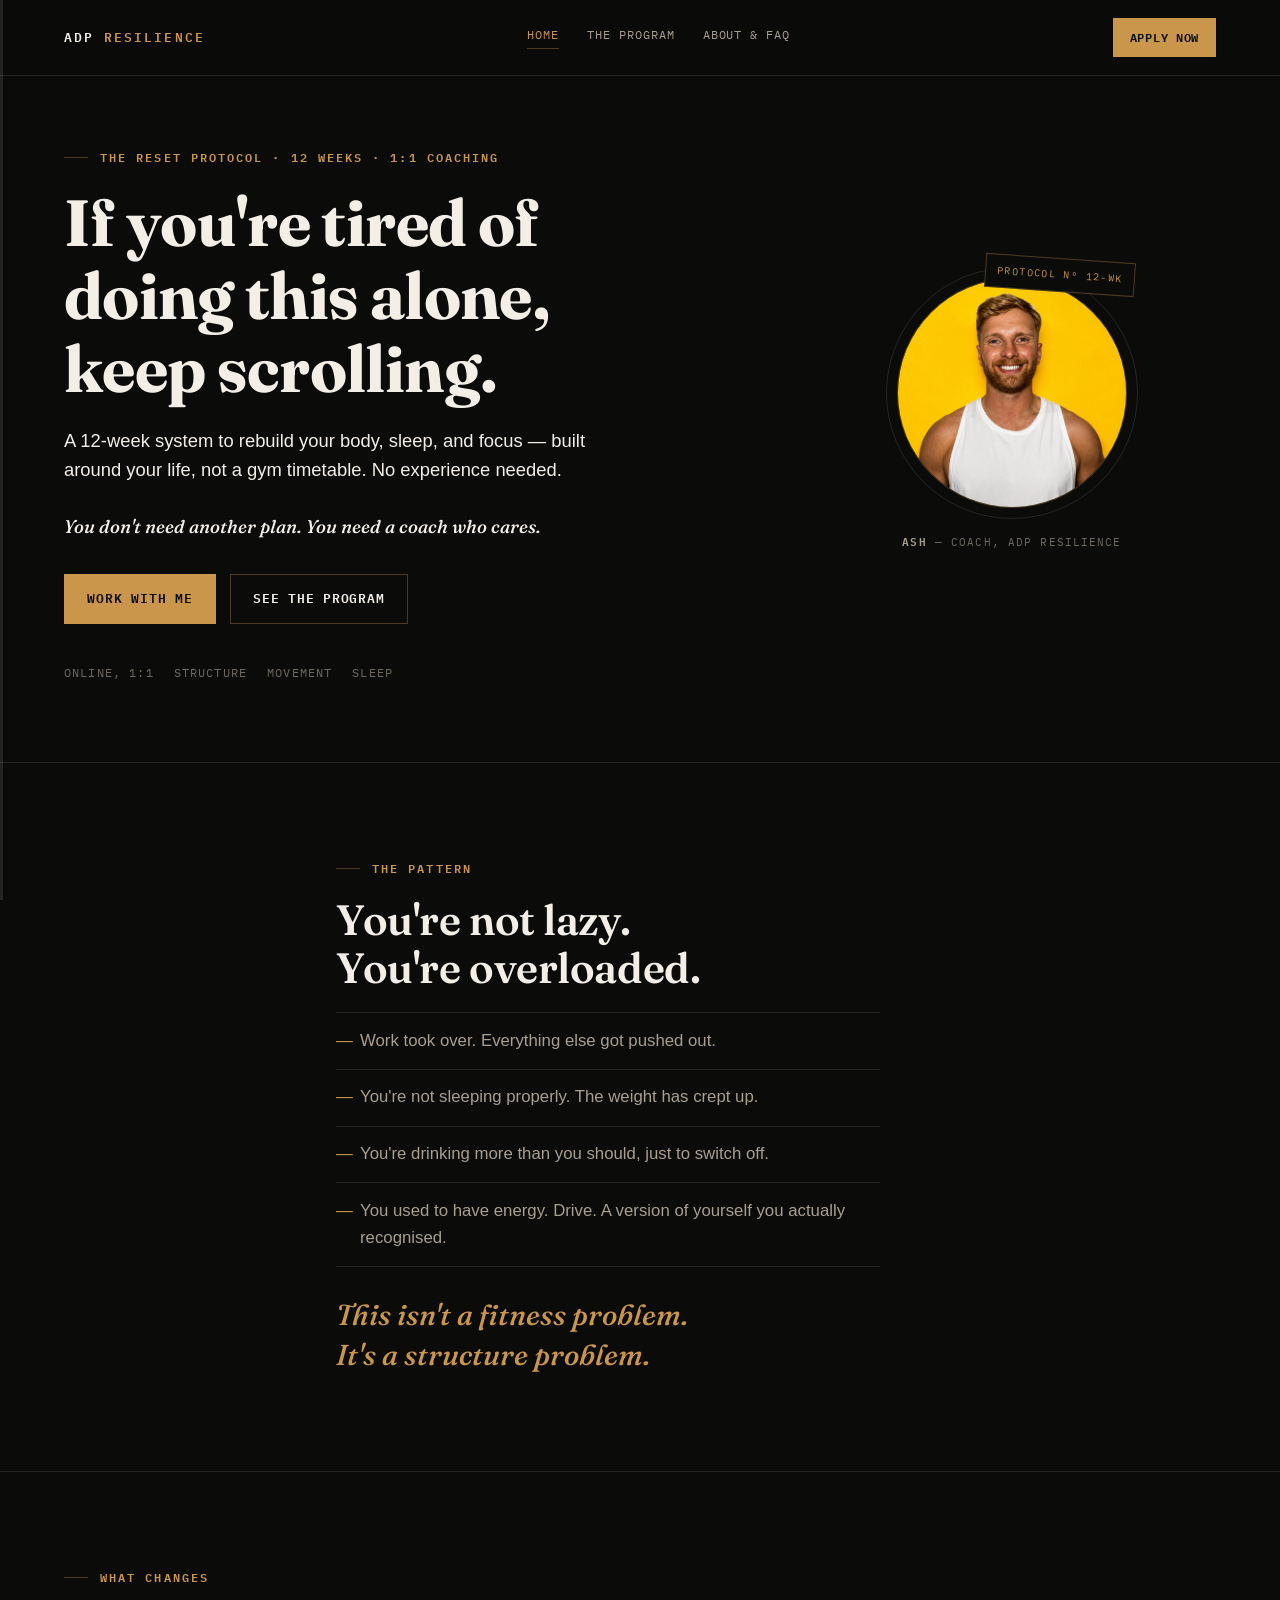
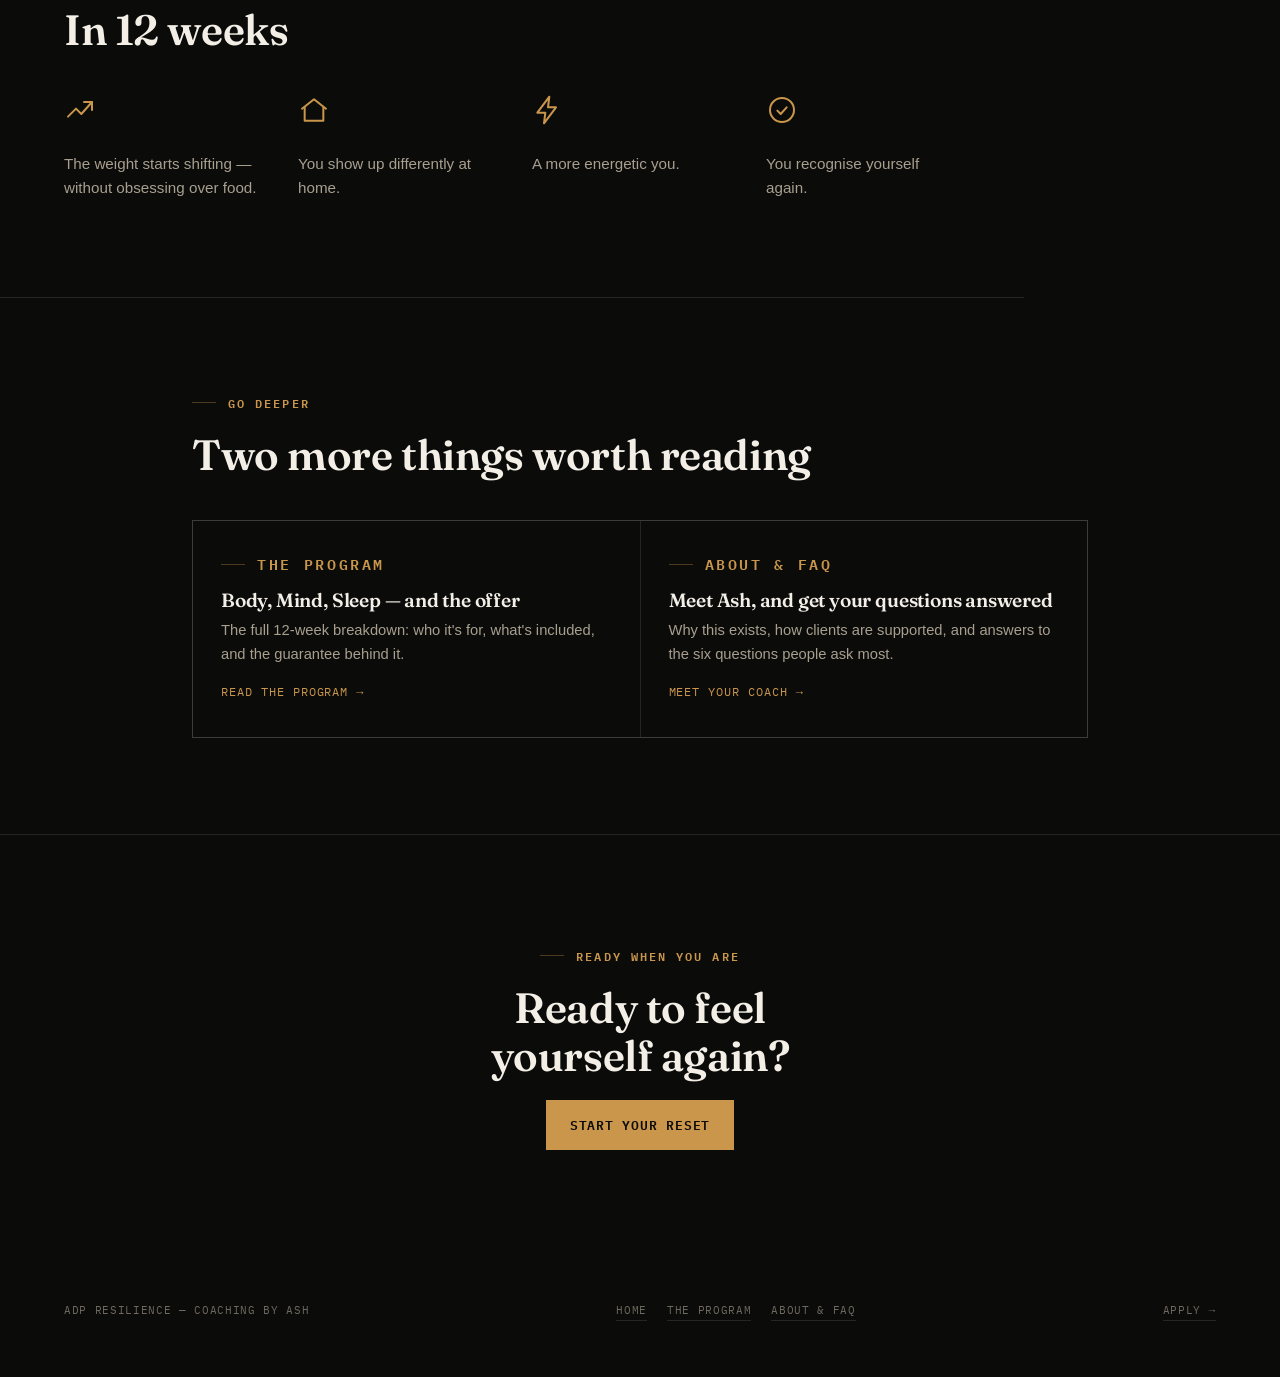
==== index.html @ 6385ed0d "Rebuild as a 3-page static site: home, program, about & FAQ Restructured the original single-page Ca" ====
<!doctype html>
<html lang="en">
<head>
<meta charset="utf-8">
<meta name="viewport" content="width=device-width, initial-scale=1">
<title>The Reset Protocol — ADP Resilience</title>
<meta name="description" content="A 12-week 1:1 coaching protocol for rebuilding your body, sleep, and focus — built around your life, not a gym timetable.">
<link rel="icon" type="image/svg+xml" href="assets/favicon.svg">
<link rel="stylesheet" href="assets/style.css">
</head>
<body>

<div id="rail" aria-hidden="true"><div id="rail-fill"></div></div>

<header class="nav">
  <a class="wordmark" href="index.html">ADP <span>RESILIENCE</span></a>
  <nav class="nav-links">
    <a href="index.html" aria-current="page">Home</a>
    <a href="program.html">The Program</a>
    <a href="about.html">About &amp; FAQ</a>
  </nav>
  <a class="btn btn-solid btn-small" href="https://elemental-case-751.notion.site/449fcb160bcc4b3e9f7b949beee46282?pvs=105" target="_blank" rel="noopener">Apply Now</a>
</header>

<main>

  <section class="hero">
    <div class="hero-grid">
      <div>
        <p class="eyebrow">The Reset Protocol · 12 Weeks · 1:1 Coaching</p>
        <h1>If you're tired of doing this alone, keep&nbsp;scrolling.</h1>
        <p class="lede">A 12-week system to rebuild your body, sleep, and focus — built around your life, not a gym timetable. No experience needed.</p>
        <p class="close-line">You don't need another plan. You need a coach who cares.</p>
        <div class="cta-row">
          <a class="btn btn-solid" href="https://elemental-case-751.notion.site/449fcb160bcc4b3e9f7b949beee46282?pvs=105" target="_blank" rel="noopener">Work with me</a>
          <a class="btn btn-ghost" href="program.html">See the program</a>
        </div>
        <div class="hero-meta">
          <span>Online, 1:1</span>
          <span>Structure</span>
          <span>Movement</span>
          <span>Sleep</span>
        </div>
      </div>
      <div class="hero-portrait">
        <div class="stamp">Protocol Nº 12-WK</div>
        <div class="portrait-frame"><img src="assets/images/ash.jpg" alt="Ash, coach and founder of ADP Resilience, smiling"></div>
        <p class="portrait-cap"><strong>Ash</strong> — Coach, ADP Resilience</p>
      </div>
    </div>
  </section>

  <section class="section" id="problem">
    <div class="section-inner">
      <p class="eyebrow">The Pattern</p>
      <h2>You're not lazy.<br>You're overloaded.</h2>
      <ul class="line-list">
        <li>Work took over. Everything else got pushed out.</li>
        <li>You're not sleeping properly. The weight has crept up.</li>
        <li>You're drinking more than you should, just to switch off.</li>
        <li>You used to have energy. Drive. A version of yourself you actually recognised.</li>
      </ul>
      <p class="pull">This isn't a fitness problem.<br>It's a structure problem.</p>
    </div>
  </section>

  <section class="section wide" id="outcomes">
    <div class="section-inner wide">
      <p class="eyebrow">What Changes</p>
      <h2>In 12 weeks</h2>
      <div class="outcomes">
        <div class="outcome">
          <svg class="outcome-icon" viewBox="0 0 24 24" fill="none" stroke="currentColor" stroke-width="1.5"><path d="M3 17l6-6 4 4 8-9" stroke-linecap="round" stroke-linejoin="round"/><path d="M15 6h6v6" stroke-linecap="round" stroke-linejoin="round"/></svg>
          <p>The weight starts shifting — without obsessing over food.</p>
        </div>
        <div class="outcome">
          <svg class="outcome-icon" viewBox="0 0 24 24" fill="none" stroke="currentColor" stroke-width="1.5"><path d="M3 11l9-7 9 7" stroke-linecap="round" stroke-linejoin="round"/><path d="M5 10v10h14V10" stroke-linecap="round" stroke-linejoin="round"/></svg>
          <p>You show up differently at home.</p>
        </div>
        <div class="outcome">
          <svg class="outcome-icon" viewBox="0 0 24 24" fill="none" stroke="currentColor" stroke-width="1.5"><path d="M13 2L4 14h6l-1 8 9-12h-6l1-8z" stroke-linecap="round" stroke-linejoin="round"/></svg>
          <p>A more energetic you.</p>
        </div>
        <div class="outcome">
          <svg class="outcome-icon" viewBox="0 0 24 24" fill="none" stroke="currentColor" stroke-width="1.5"><circle cx="12" cy="12" r="9"/><path d="M8.5 12.5l2.5 2.5 4.5-5" stroke-linecap="round" stroke-linejoin="round"/></svg>
          <p>You recognise yourself again.</p>
        </div>
      </div>
    </div>
  </section>

  <section class="section" id="more">
    <div class="section-inner" style="max-width:56rem">
      <p class="eyebrow">Go Deeper</p>
      <h2>Two more things worth reading</h2>
      <div class="link-strip">
        <a class="link-card" href="program.html">
          <p class="eyebrow">The Program</p>
          <h3>Body, Mind, Sleep — and the offer</h3>
          <p>The full 12-week breakdown: who it's for, what's included, and the guarantee behind it.</p>
          <span class="arrow">Read the program →</span>
        </a>
        <a class="link-card" href="about.html">
          <p class="eyebrow">About &amp; FAQ</p>
          <h3>Meet Ash, and get your questions answered</h3>
          <p>Why this exists, how clients are supported, and answers to the six questions people ask most.</p>
          <span class="arrow">Meet your coach →</span>
        </a>
      </div>
    </div>
  </section>

  <section class="section final" id="apply">
    <div class="section-inner">
      <p class="eyebrow" style="justify-content:center">Ready When You Are</p>
      <h2>Ready to feel yourself again?</h2>
      <div class="cta-row">
        <a class="btn btn-solid" href="https://elemental-case-751.notion.site/449fcb160bcc4b3e9f7b949beee46282?pvs=105" target="_blank" rel="noopener">Start your reset</a>
      </div>
    </div>
  </section>

</main>

<footer>
  <span>ADP Resilience — Coaching by Ash</span>
  <nav>
    <a href="index.html">Home</a>
    <a href="program.html">The Program</a>
    <a href="about.html">About &amp; FAQ</a>
  </nav>
  <a href="https://elemental-case-751.notion.site/449fcb160bcc4b3e9f7b949beee46282?pvs=105" target="_blank" rel="noopener">Apply →</a>
</footer>

<script src="assets/script.js"></script>
</body>
</html>
---- assets/style.css ----
/* ADP Resilience — The Reset Protocol
   Shared stylesheet for index.html / program.html / about.html */

@font-face {
  font-family: 'Fraunces Var';
  font-style: normal;
  font-weight: 600 900;
  font-display: swap;
  src: url('fonts/fraunces-var.woff2') format('woff2');
}
@font-face {
  font-family: 'Fraunces Var';
  font-style: italic;
  font-weight: 500;
  font-display: swap;
  src: url('fonts/fraunces-500i.woff2') format('woff2');
}
@font-face {
  font-family: 'Plex Mono';
  font-style: normal;
  font-weight: 400;
  font-display: swap;
  src: url('fonts/plexmono-400.woff2') format('woff2');
}
@font-face {
  font-family: 'Plex Mono';
  font-style: normal;
  font-weight: 500;
  font-display: swap;
  src: url('fonts/plexmono-500.woff2') format('woff2');
}
@font-face {
  font-family: 'Plex Mono';
  font-style: normal;
  font-weight: 600;
  font-display: swap;
  src: url('fonts/plexmono-600.woff2') format('woff2');
}

:root{
  --bg: #0b0b0a;
  --bg-raised: #16140f;
  --ink: #f3efe7;
  --ink-soft: #a89f8f;
  --ink-faint: #6f6a5f;
  --accent: #c9964b;
  --accent-soft: rgba(201,150,75,0.14);
  --accent-line: rgba(201,150,75,0.35);
  --line: rgba(243,239,231,0.11);
  --good: #7f9a72;
  --bad: #b56a4d;

  --font-display: 'Fraunces Var', 'Iowan Old Style', Georgia, serif;
  --font-body: -apple-system, BlinkMacSystemFont, 'Segoe UI', 'Helvetica Neue', Arial, sans-serif;
  --font-mono: 'Plex Mono', ui-monospace, SFMono-Regular, Menlo, Consolas, monospace;

  --measure: 38rem;
  --edge: clamp(1.5rem, 5vw, 4.5rem);
}

*,*::before,*::after{ box-sizing: border-box; }
html{ scroll-behavior: smooth; }
@media (prefers-reduced-motion: reduce){
  html{ scroll-behavior: auto; }
  *{ animation-duration: 0.001ms !important; animation-iteration-count: 1 !important; transition-duration: 0.001ms !important; }
}

body{
  margin: 0;
  background: var(--bg);
  color: var(--ink);
  font-family: var(--font-body);
  font-size: 1.0625rem;
  line-height: 1.6;
  -webkit-font-smoothing: antialiased;
  overflow-x: hidden;
}

img{ max-width: 100%; display: block; }
a{ color: inherit; }
::selection{ background: var(--accent); color: #0b0b0a; }

a:focus-visible, button:focus-visible, summary:focus-visible{
  outline: 2px solid var(--accent);
  outline-offset: 3px;
}

/* ---------- progress rail ---------- */
#rail{ position: fixed; top: 0; left: 0; width: 3px; height: 100%; background: var(--line); z-index: 60; }
#rail-fill{ width: 100%; height: 0%; background: var(--accent); transition: height 0.08s linear; }

/* ---------- nav ---------- */
header.nav{
  position: sticky;
  top: 0;
  z-index: 50;
  display: flex;
  align-items: center;
  justify-content: space-between;
  gap: 1.5rem;
  padding: 1.1rem var(--edge);
  background: rgba(11,11,10,0.86);
  backdrop-filter: blur(10px);
  border-bottom: 1px solid var(--line);
}
.wordmark{
  font-family: var(--font-mono);
  font-weight: 600;
  font-size: 0.8rem;
  letter-spacing: 0.16em;
  text-transform: uppercase;
  text-decoration: none;
  white-space: nowrap;
}
.wordmark span{ color: var(--accent); }

.nav-links{
  display: flex;
  gap: 1.75rem;
  font-family: var(--font-mono);
  font-size: 0.74rem;
  letter-spacing: 0.08em;
  text-transform: uppercase;
  margin: 0 auto;
}
.nav-links a{
  text-decoration: none;
  color: var(--ink-soft);
  padding-bottom: 0.2rem;
  border-bottom: 1px solid transparent;
  transition: color 0.2s ease, border-color 0.2s ease;
}
.nav-links a:hover{ color: var(--ink); }
.nav-links a[aria-current="page"]{ color: var(--accent); border-color: var(--accent-line); }

@media (max-width: 680px){ .nav-links{ display: none; } }

.btn{
  display: inline-flex;
  align-items: center;
  gap: 0.5rem;
  font-family: var(--font-mono);
  font-weight: 600;
  font-size: 0.8rem;
  letter-spacing: 0.06em;
  text-transform: uppercase;
  text-decoration: none;
  padding: 0.85rem 1.4rem;
  border: 1px solid transparent;
  white-space: nowrap;
  transition: background-color 0.2s ease, color 0.2s ease, border-color 0.2s ease, transform 0.15s ease;
}
.btn-solid{ background: var(--accent); color: #0b0b0a; }
.btn-solid:hover{ background: #e0ac5f; transform: translateY(-1px); }
.btn-ghost{ border-color: var(--accent-line); color: var(--ink); }
.btn-ghost:hover{ border-color: var(--accent); background: var(--accent-soft); }
.btn-small{ padding: 0.6rem 1rem; font-size: 0.72rem; }

/* ---------- layout ---------- */
main{ display: block; }
.section{
  padding: 6rem var(--edge);
  border-bottom: 1px solid var(--line);
  position: relative;
}
.section-inner{ max-width: var(--measure); margin: 0 auto; }
.wide{ max-width: 64rem; }

.eyebrow{
  display: flex;
  align-items: center;
  gap: 0.75rem;
  font-family: var(--font-mono);
  font-size: 0.72rem;
  font-weight: 600;
  letter-spacing: 0.18em;
  text-transform: uppercase;
  color: var(--accent);
  margin: 0 0 1.25rem;
}
.eyebrow::before{ content: ''; width: 1.5rem; height: 1px; background: var(--accent-line); }

h1,h2,h3{
  font-family: var(--font-display);
  font-weight: 700;
  line-height: 1.12;
  letter-spacing: -0.01em;
  text-wrap: balance;
  margin: 0 0 1.25rem;
  color: var(--ink);
}
h2{ font-size: clamp(1.9rem, 2.6vw + 1rem, 2.65rem); font-weight: 600; }
h3{ font-size: 1.2rem; font-weight: 600; }

p{ margin: 0 0 1.1rem; color: var(--ink-soft); max-width: 34rem; }
p:last-child{ margin-bottom: 0; }
.lede{ font-size: 1.15rem; color: var(--ink); max-width: 36rem; }

.pull{
  font-family: var(--font-display);
  font-style: italic;
  font-weight: 500;
  font-size: clamp(1.35rem, 1.6vw + 1rem, 1.8rem);
  color: var(--accent);
  line-height: 1.4;
  max-width: 32rem;
  margin: 1.75rem 0;
}

/* ---------- page head (subpages) ---------- */
.page-head{
  padding: 4rem var(--edge) 3.5rem;
  border-bottom: 1px solid var(--line);
}
.page-head .section-inner{ max-width: 44rem; }
.page-head h1{ font-size: clamp(2.1rem, 2.8vw + 1rem, 3.1rem); }

/* ---------- hero (home) ---------- */
.hero{ padding: 4.5rem var(--edge) 5rem; border-bottom: 1px solid var(--line); }
.hero-grid{ max-width: 74rem; margin: 0 auto; display: grid; grid-template-columns: 1.25fr 0.75fr; gap: 4rem; align-items: center; }
.hero h1{ font-size: clamp(2.5rem, 3.6vw + 1.2rem, 4.1rem); font-weight: 700; }
.hero .lede{ margin-bottom: 1.75rem; }
.hero .close-line{ font-family: var(--font-display); font-style: italic; font-weight: 500; color: var(--ink); font-size: 1.15rem; margin-bottom: 2rem; }
.cta-row{ display: flex; flex-wrap: wrap; gap: 0.85rem; }

.hero-meta{
  margin-top: 2.5rem;
  display: flex; flex-wrap: wrap; gap: 0.4rem 1.25rem;
  font-family: var(--font-mono); font-size: 0.72rem; letter-spacing: 0.1em; text-transform: uppercase;
  color: var(--ink-faint);
}

.hero-portrait{ position: relative; justify-self: center; }
.portrait-frame{
  width: clamp(13rem, 18vw, 17rem);
  aspect-ratio: 1;
  border-radius: 50%;
  overflow: hidden;
  border: 1px solid var(--accent-line);
  outline: 1px solid var(--line);
  outline-offset: 10px;
}
.portrait-frame img{ width: 100%; height: 100%; object-fit: cover; }
.portrait-cap{
  text-align: center; margin-top: 1.5rem;
  font-family: var(--font-mono); font-size: 0.7rem; letter-spacing: 0.1em; text-transform: uppercase;
  color: var(--ink-faint);
}
.portrait-cap strong{ color: var(--ink-soft); font-weight: 600; }

.stamp{
  position: absolute; top: -1.25rem; right: -0.5rem;
  border: 1px solid var(--accent-line);
  padding: 0.5rem 0.7rem;
  font-family: var(--font-mono); font-size: 0.62rem; letter-spacing: 0.14em; text-transform: uppercase;
  color: var(--accent);
  transform: rotate(4deg);
  background: var(--bg);
}

/* ---------- problem lines ---------- */
.line-list{ list-style: none; margin: 0 0 1.5rem; padding: 0; max-width: 34rem; }
.line-list li{ padding: 0.9rem 0 0.9rem 1.5rem; border-top: 1px solid var(--line); position: relative; color: var(--ink-soft); font-size: 1.05rem; }
.line-list li:last-child{ border-bottom: 1px solid var(--line); }
.line-list li::before{ content: '—'; position: absolute; left: 0; color: var(--accent); }

/* ---------- modules ---------- */
.modules{ display: grid; grid-template-columns: repeat(3, 1fr); gap: 1px; background: var(--line); border: 1px solid var(--line); margin-top: 2.5rem; }
.module{ background: var(--bg); padding: 2.25rem 1.75rem; }
.module-no{ font-family: var(--font-mono); font-size: 0.75rem; letter-spacing: 0.1em; color: var(--ink-faint); font-variant-numeric: tabular-nums; }
.module h3{ margin: 0.6rem 0 0.85rem; }
.module p{ font-size: 0.95rem; }

/* ---------- compact module list (home teaser) ---------- */
.module-teaser{ list-style: none; margin: 2rem 0 0; padding: 0; max-width: 34rem; display: grid; gap: 0; }
.module-teaser li{ display: flex; gap: 1rem; padding: 1rem 0; border-top: 1px solid var(--line); }
.module-teaser li:last-child{ border-bottom: 1px solid var(--line); }
.module-teaser .module-no{ flex: none; padding-top: 0.15rem; }
.module-teaser strong{ display: block; color: var(--ink); font-weight: 600; margin-bottom: 0.2rem; }
.module-teaser span.d{ color: var(--ink-soft); font-size: 0.95rem; }

/* ---------- outcomes ---------- */
.outcomes{ display: grid; grid-template-columns: repeat(4, 1fr); gap: 2.5rem; margin-top: 2.5rem; }
.outcome-icon{ width: 2rem; height: 2rem; color: var(--accent); margin-bottom: 1.1rem; }
.outcome p{ font-size: 0.95rem; color: var(--ink-soft); max-width: none; }

/* ---------- eligibility ---------- */
.elig-grid{ display: grid; grid-template-columns: 1fr 1fr; gap: 3rem; margin-top: 2.5rem; max-width: 56rem; }
.elig h3{ font-family: var(--font-mono); font-size: 0.78rem; letter-spacing: 0.14em; text-transform: uppercase; font-weight: 600; }
.elig.fit h3{ color: var(--good); }
.elig.notfit h3{ color: var(--bad); }
.mark-list{ list-style: none; margin: 1.25rem 0 0; padding: 0; }
.mark-list li{ display: flex; gap: 0.75rem; padding: 0.7rem 0; border-top: 1px solid var(--line); color: var(--ink-soft); font-size: 0.98rem; }
.mark-list li:last-child{ padding-bottom: 0; }
.mark{ flex: none; width: 1.15rem; height: 1.15rem; margin-top: 0.15rem; }
.mark.good{ color: var(--good); }
.mark.bad{ color: var(--bad); }

/* ---------- offer ---------- */
.offer-list{ list-style: none; margin: 2rem 0 2rem; padding: 0; max-width: 34rem; }
.offer-list li{ display: flex; gap: 0.85rem; padding: 0.85rem 0; border-top: 1px solid var(--line); color: var(--ink); font-size: 1.02rem; }
.offer-list li:last-child{ border-bottom: 1px solid var(--line); }
.offer-list .mark{ color: var(--good); }
.offer-note{ margin-top: 1.25rem; font-size: 0.9rem; }
.offer-note a{ color: var(--accent); text-decoration: underline; text-underline-offset: 3px; }

/* ---------- guarantee ---------- */
.guarantee-list{ list-style: none; margin: 2rem 0 0; padding: 0; max-width: 36rem; display: grid; gap: 1.75rem; }
.guarantee-list p{ max-width: none; font-size: 1.02rem; color: var(--ink-soft); padding-left: 1.5rem; border-left: 2px solid var(--accent-line); }

/* ---------- about ---------- */
.about-grid{ display: grid; grid-template-columns: 1fr 16rem; gap: 3.5rem; align-items: start; max-width: 58rem; }
.about-photo{ border: 1px solid var(--line); overflow: hidden; aspect-ratio: 4/5; }
.about-photo img{ width: 100%; height: 100%; object-fit: cover; filter: grayscale(0.15) contrast(1.02); }
.about-photo-cap{ font-family: var(--font-mono); font-size: 0.68rem; letter-spacing: 0.1em; text-transform: uppercase; color: var(--ink-faint); margin-top: 0.9rem; }

.support-strip{ display: flex; align-items: center; gap: 1rem; max-width: 58rem; margin-top: 3rem; padding-top: 2rem; border-top: 1px solid var(--line); }
.support-strip svg{ flex: none; width: 1.5rem; height: 1.5rem; color: var(--accent); }
.support-strip p{ font-size: 0.92rem; margin: 0; }

/* ---------- faq ---------- */
.faq{ max-width: 42rem; margin-top: 1.5rem; }
.faq details{ border-top: 1px solid var(--line); padding: 1.4rem 0; }
.faq details:last-child{ border-bottom: 1px solid var(--line); }
.faq summary{ cursor: pointer; list-style: none; display: flex; align-items: baseline; gap: 1rem; font-family: var(--font-display); font-weight: 600; font-size: 1.12rem; color: var(--ink); }
.faq summary::-webkit-details-marker{ display: none; }
.faq summary .q-no{ font-family: var(--font-mono); font-size: 0.75rem; color: var(--accent); font-weight: 600; flex: none; font-variant-numeric: tabular-nums; }
.faq summary .chev{ margin-left: auto; flex: none; width: 1rem; height: 1rem; color: var(--ink-faint); transition: transform 0.25s ease; }
.faq details[open] summary .chev{ transform: rotate(45deg); }
.faq .a{ margin: 1rem 0 0 2.1rem; color: var(--ink-soft); max-width: 32rem; font-size: 0.98rem; }

/* ---------- cross-page link strip (home) ---------- */
.link-strip{ display: grid; grid-template-columns: 1fr 1fr; gap: 1px; background: var(--line); border: 1px solid var(--line); margin-top: 2.5rem; }
.link-card{ background: var(--bg); padding: 2rem 1.75rem; text-decoration: none; display: block; transition: background-color 0.2s ease; }
.link-card:hover{ background: var(--bg-raised); }
.link-card .eyebrow{ margin-bottom: 0.85rem; }
.link-card h3{ margin-bottom: 0.5rem; }
.link-card p{ font-size: 0.92rem; margin: 0; }
.link-card .arrow{ display: inline-block; margin-top: 1rem; color: var(--accent); font-family: var(--font-mono); font-size: 0.75rem; letter-spacing: 0.08em; text-transform: uppercase; }

/* ---------- final cta ---------- */
.final{ text-align: center; padding: 7rem var(--edge); border-bottom: none; }
.final .section-inner{ max-width: 34rem; margin: 0 auto; display: flex; flex-direction: column; align-items: center; }
.final h2{ text-wrap: balance; }
.final .cta-row{ justify-content: center; }

footer{
  padding: 2.5rem var(--edge) 3.5rem;
  display: flex; flex-wrap: wrap; gap: 1rem; align-items: center; justify-content: space-between;
  font-family: var(--font-mono); font-size: 0.7rem; letter-spacing: 0.06em; text-transform: uppercase;
  color: var(--ink-faint);
}
footer nav{ display: flex; gap: 1.25rem; }
footer a{ color: var(--ink-faint); text-decoration: none; border-bottom: 1px solid var(--line); }
footer a:hover{ color: var(--accent); border-color: var(--accent); }

/* ---------- responsive ---------- */
@media (max-width: 900px){
  .hero-grid{ grid-template-columns: 1fr; gap: 3rem; }
  .hero-portrait{ order: -1; }
  .modules{ grid-template-columns: 1fr; }
  .outcomes{ grid-template-columns: 1fr 1fr; row-gap: 2.5rem; }
  .elig-grid{ grid-template-columns: 1fr; gap: 2.5rem; }
  .about-grid{ grid-template-columns: 1fr; }
  .about-photo{ max-width: 14rem; }
  .link-strip{ grid-template-columns: 1fr; }
}
@media (max-width: 560px){
  .section{ padding: 4rem var(--edge); }
  .hero{ padding-top: 3rem; }
  .outcomes{ grid-template-columns: 1fr 1fr; }
  .stamp{ display: none; }
}
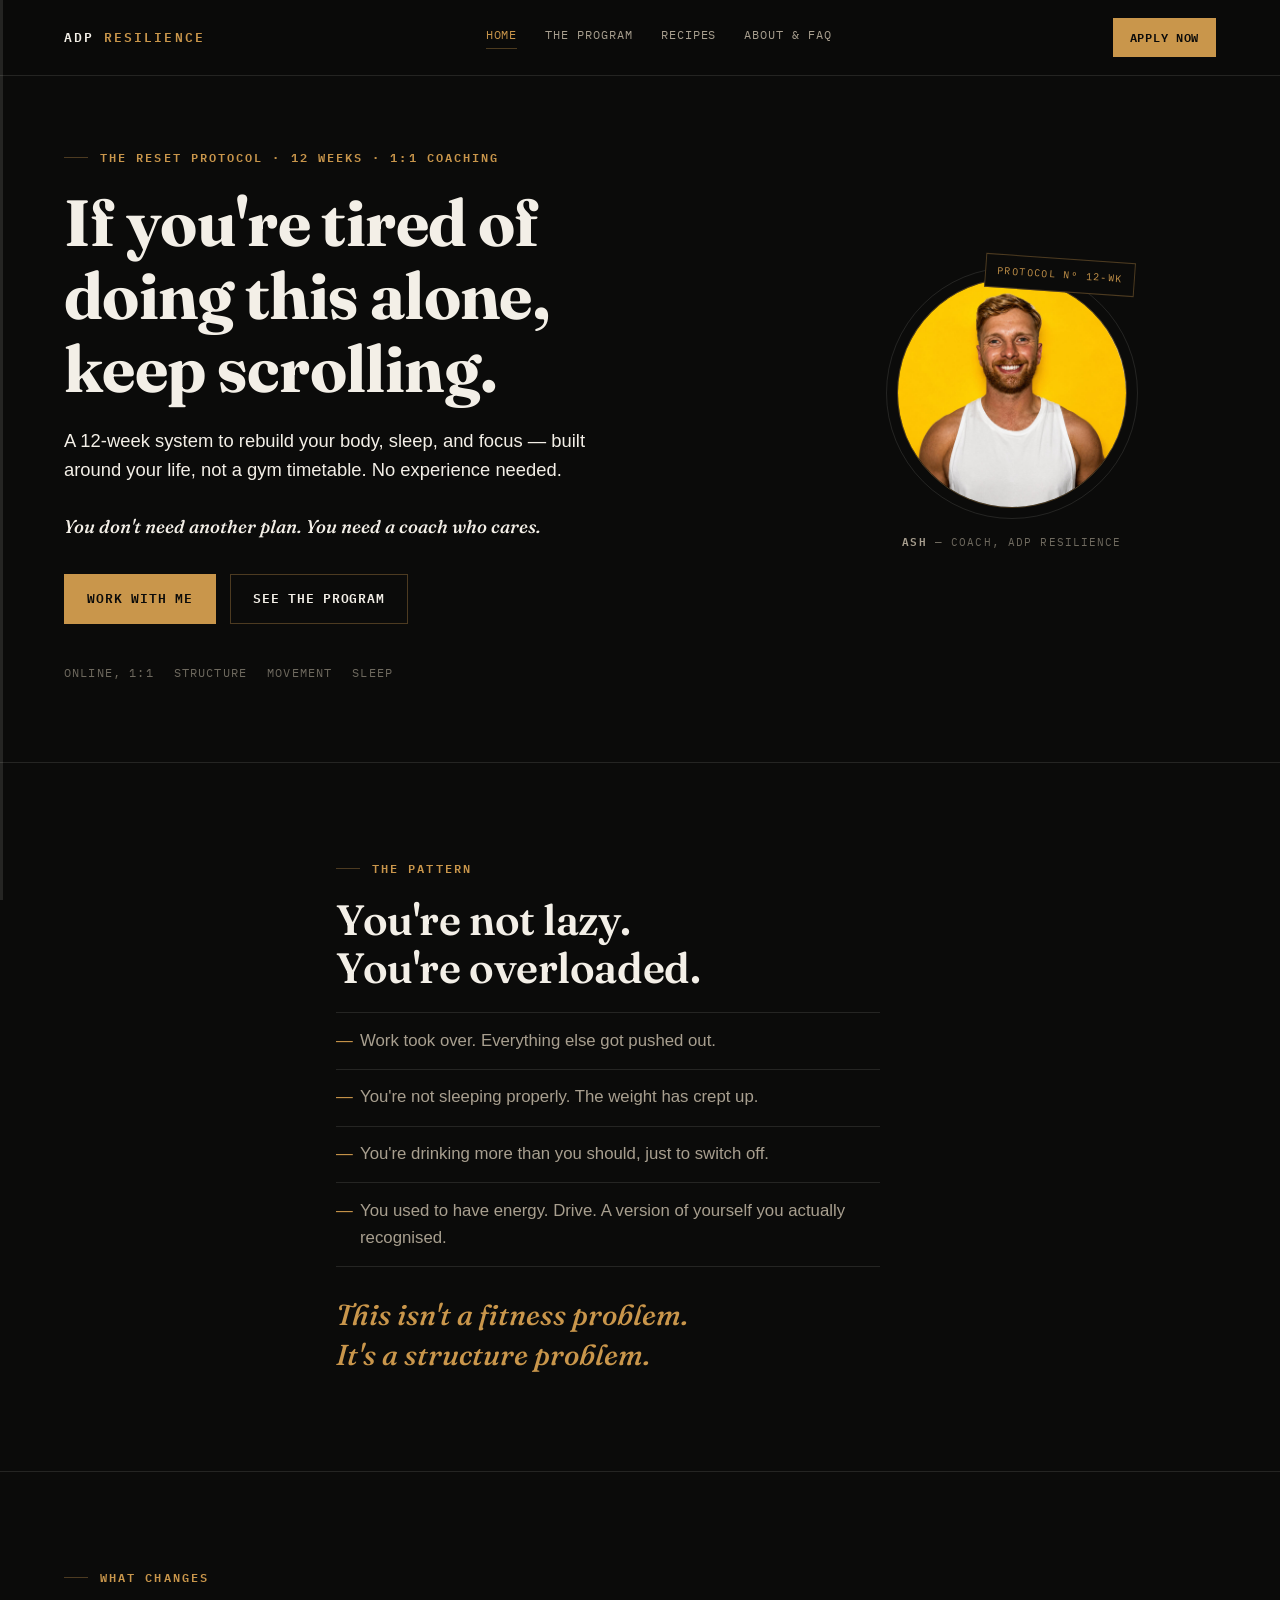
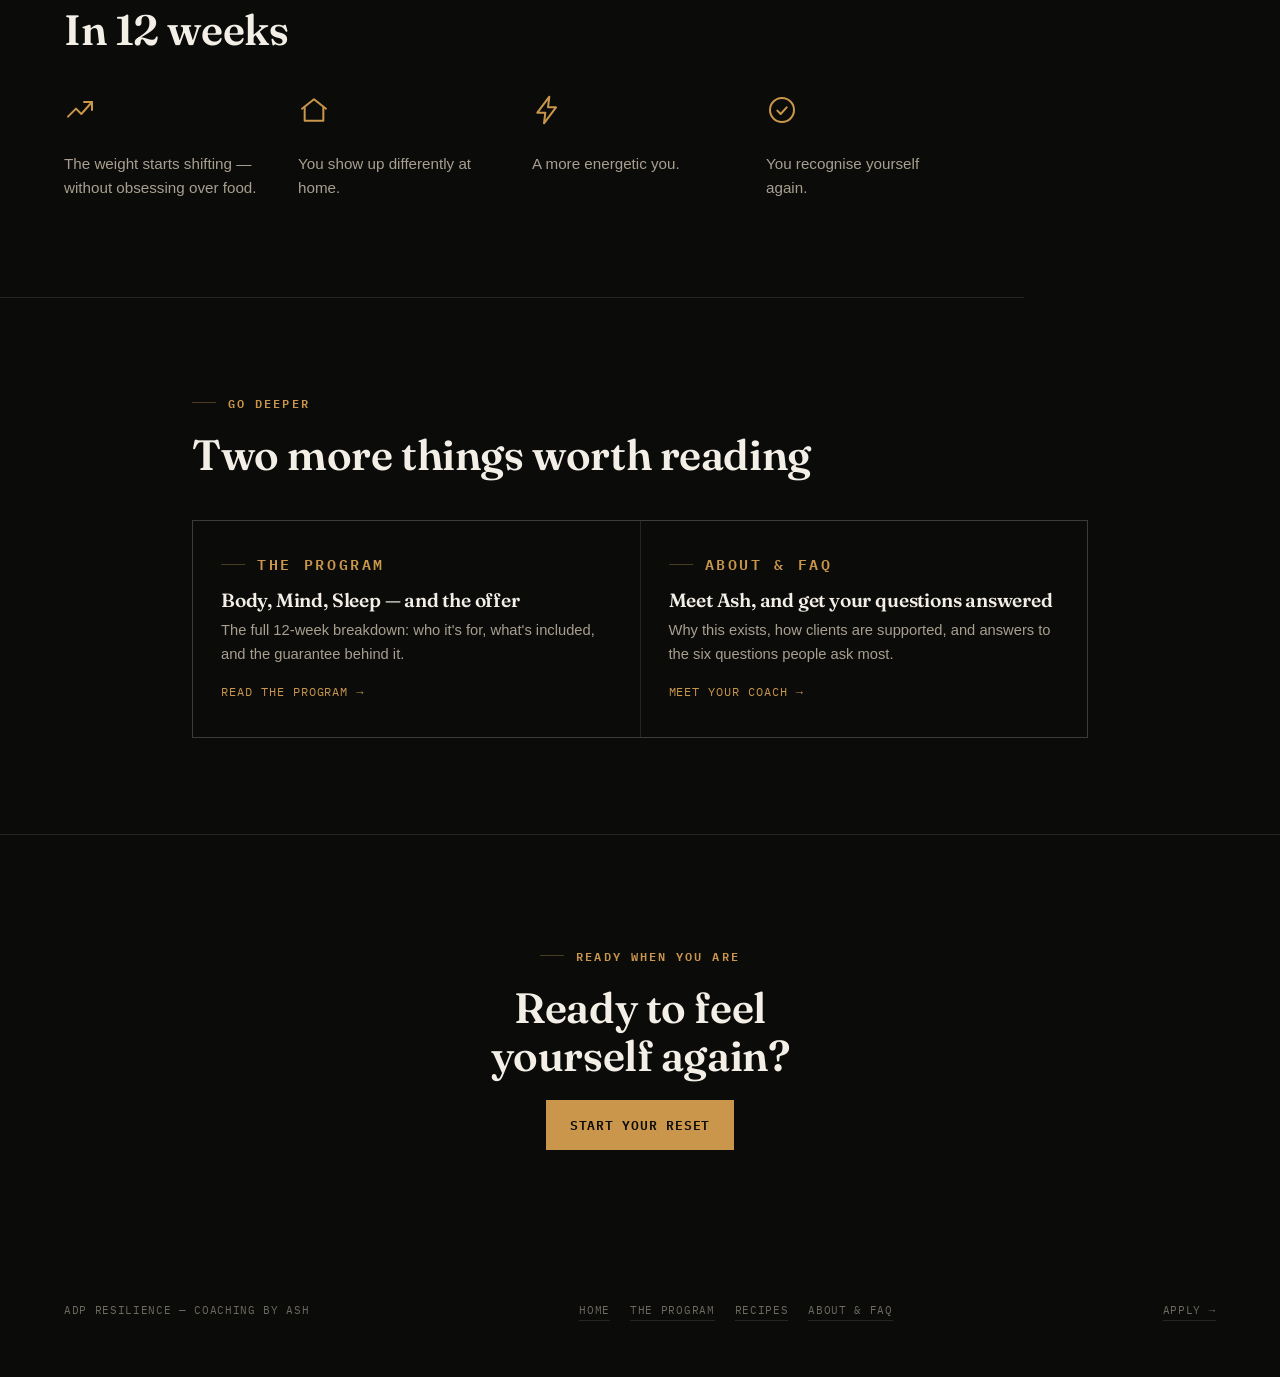
==== commit fabe2788: "Add Recipes page: ADP Resilience x Common Table Kitchen - New recipes.html with 39 high-protein reci" ====
--- a/index.html
+++ b/index.html
@@ -6,7 +6,7 @@
 <title>The Reset Protocol — ADP Resilience</title>
 <meta name="description" content="A 12-week 1:1 coaching protocol for rebuilding your body, sleep, and focus — built around your life, not a gym timetable.">
 <link rel="icon" type="image/svg+xml" href="assets/favicon.svg">
-<link rel="stylesheet" href="assets/style.css">
+<link rel="stylesheet" href="assets/style.css?v=3">
 </head>
 <body>
 
@@ -14,12 +14,19 @@
 
 <header class="nav">
   <a class="wordmark" href="index.html">ADP <span>RESILIENCE</span></a>
-  <nav class="nav-links">
+  <nav class="nav-links" id="nav-links">
     <a href="index.html" aria-current="page">Home</a>
     <a href="program.html">The Program</a>
+    <a href="recipes.html">Recipes</a>
     <a href="about.html">About &amp; FAQ</a>
   </nav>
-  <a class="btn btn-solid btn-small" href="https://elemental-case-751.notion.site/449fcb160bcc4b3e9f7b949beee46282?pvs=105" target="_blank" rel="noopener">Apply Now</a>
+  <div class="nav-actions">
+    <a class="btn btn-solid btn-small" href="https://elemental-case-751.notion.site/449fcb160bcc4b3e9f7b949beee46282?pvs=105" target="_blank" rel="noopener">Apply Now</a>
+    <button class="nav-toggle" type="button" aria-label="Menu" aria-expanded="false" aria-controls="nav-links">
+      <svg class="icon-menu" viewBox="0 0 24 24" fill="none" stroke="currentColor" stroke-width="1.5"><path d="M3 6h18M3 12h18M3 18h18" stroke-linecap="round"/></svg>
+      <svg class="icon-close" viewBox="0 0 24 24" fill="none" stroke="currentColor" stroke-width="1.5"><path d="M5 5l14 14M19 5L5 19" stroke-linecap="round"/></svg>
+    </button>
+  </div>
 </header>
 
 <main>
@@ -127,11 +134,12 @@
   <nav>
     <a href="index.html">Home</a>
     <a href="program.html">The Program</a>
+    <a href="recipes.html">Recipes</a>
     <a href="about.html">About &amp; FAQ</a>
   </nav>
   <a href="https://elemental-case-751.notion.site/449fcb160bcc4b3e9f7b949beee46282?pvs=105" target="_blank" rel="noopener">Apply →</a>
 </footer>
 
-<script src="assets/script.js"></script>
+<script src="assets/script.js?v=3"></script>
 </body>
 </html>
--- a/assets/style.css
+++ b/assets/style.css
@@ -133,7 +133,47 @@
 .nav-links a:hover{ color: var(--ink); }
 .nav-links a[aria-current="page"]{ color: var(--accent); border-color: var(--accent-line); }
 
-@media (max-width: 680px){ .nav-links{ display: none; } }
+.nav-actions{ display: flex; align-items: center; gap: 0.75rem; flex: none; }
+
+.nav-toggle{
+  display: none;
+  align-items: center;
+  justify-content: center;
+  width: 2.6rem;
+  height: 2.6rem;
+  flex: none;
+  padding: 0;
+  background: var(--bg-raised);
+  border: 1px solid var(--accent-line);
+  color: var(--accent);
+  cursor: pointer;
+}
+.nav-toggle:hover{ background: var(--accent-soft); }
+.nav-toggle svg{ width: 1.3rem; height: 1.3rem; }
+.nav-toggle .icon-close{ display: none; }
+.nav-toggle[aria-expanded="true"] .icon-menu{ display: none; }
+.nav-toggle[aria-expanded="true"] .icon-close{ display: block; }
+
+@media (max-width: 680px){
+  header.nav{ flex-wrap: wrap; }
+  .nav-toggle{ display: inline-flex; }
+  .nav-actions{ order: 2; }
+  .nav-links{
+    display: none;
+    order: 3;
+    width: 100%;
+    flex-direction: column;
+    gap: 0;
+    margin: 1.1rem 0 0;
+    padding-top: 0.25rem;
+    border-top: 1px solid var(--line);
+  }
+  .nav-links.open{ display: flex; }
+  .nav-links a, .nav-links a[aria-current="page"]{
+    padding: 0.9rem 0.1rem;
+    border-bottom: 1px solid var(--line);
+  }
+}
 
 .btn{
   display: inline-flex;
@@ -329,6 +369,62 @@
 .faq details[open] summary .chev{ transform: rotate(45deg); }
 .faq .a{ margin: 1rem 0 0 2.1rem; color: var(--ink-soft); max-width: 32rem; font-size: 0.98rem; }
 
+/* ---------- recipes: collab header ---------- */
+.collab-header{ display: flex; align-items: center; justify-content: center; gap: 1.75rem; margin: 0.5rem 0 1.75rem; flex-wrap: wrap; }
+.collab-header .adp-logo{ height: 2.15rem; width: auto; }
+.collab-header .ct-logo{ height: 2.9rem; width: 2.9rem; border-radius: 50%; }
+.collab-x{ font-family: var(--font-mono); color: var(--ink-faint); font-size: 0.8rem; }
+.collab-note{ text-align: center; max-width: 34rem; margin: 0 auto 1.5rem; }
+.collab-link-row{ display: flex; justify-content: center; margin-bottom: 2.5rem; }
+
+/* ---------- recipes: filters ---------- */
+.recipe-filters{ display: flex; flex-wrap: wrap; gap: 0.6rem; margin: 0 0 2.5rem; }
+.recipe-filter{
+  font-family: var(--font-mono); font-size: 0.72rem; font-weight: 600; letter-spacing: 0.08em; text-transform: uppercase;
+  padding: 0.6rem 1.1rem; border: 1px solid var(--line); background: transparent; color: var(--ink-soft); cursor: pointer;
+  transition: color 0.2s ease, border-color 0.2s ease, background-color 0.2s ease;
+}
+.recipe-filter:hover{ border-color: var(--accent-line); color: var(--ink); }
+.recipe-filter.active{ border-color: var(--accent); color: var(--accent); background: var(--accent-soft); }
+.recipe-count{ font-family: var(--font-mono); font-size: 0.78rem; color: var(--ink-faint); margin: -1.25rem 0 2rem; }
+
+/* ---------- recipes: grid & cards ---------- */
+.recipe-grid{ display: grid; grid-template-columns: repeat(auto-fill, minmax(17rem, 1fr)); gap: 1.75rem; }
+.recipe-card{ border: 1px solid var(--line); background: var(--bg-raised); display: flex; flex-direction: column; }
+.recipe-photo{ aspect-ratio: 4/3; overflow: hidden; background: #14120d; flex: none; }
+.recipe-photo img{ width: 100%; height: 100%; object-fit: cover; display: block; }
+.recipe-photo.placeholder{ display: flex; align-items: center; justify-content: center; color: var(--ink-faint); }
+.recipe-photo.placeholder svg{ width: 2.25rem; height: 2.25rem; opacity: 0.55; }
+.recipe-body{ padding: 1.4rem 1.4rem 1.6rem; display: flex; flex-direction: column; gap: 0.8rem; flex: 1; }
+.recipe-top{ display: flex; align-items: center; justify-content: space-between; gap: 0.75rem; font-family: var(--font-mono); font-size: 0.66rem; font-weight: 600; letter-spacing: 0.08em; text-transform: uppercase; }
+.recipe-source{ color: var(--accent); }
+.recipe-source.ct{ color: #ff8a63; }
+.recipe-cal{ color: var(--ink-faint); white-space: nowrap; }
+.recipe-card h3{ margin: 0; font-size: 1.1rem; line-height: 1.25; }
+.recipe-macros{ display: flex; flex-wrap: wrap; gap: 0.3rem 1rem; font-family: var(--font-mono); font-size: 0.72rem; color: var(--ink-faint); }
+.recipe-macros strong{ color: var(--ink-soft); font-weight: 600; }
+.recipe-time{ font-family: var(--font-mono); font-size: 0.72rem; color: var(--ink-faint); }
+.recipe-details{ margin-top: auto; border-top: 1px solid var(--line); padding-top: 0.8rem; }
+.recipe-details summary{ cursor: pointer; list-style: none; display: flex; align-items: center; gap: 0.5rem; font-family: var(--font-mono); font-size: 0.7rem; font-weight: 600; letter-spacing: 0.08em; text-transform: uppercase; color: var(--ink-soft); }
+.recipe-details summary::-webkit-details-marker{ display: none; }
+.recipe-details summary:hover{ color: var(--ink); }
+.recipe-details summary .chev{ margin-left: auto; flex: none; width: 0.9rem; height: 0.9rem; color: var(--ink-faint); transition: transform 0.25s ease; }
+.recipe-details[open] summary .chev{ transform: rotate(45deg); }
+.recipe-expand{ margin-top: 1rem; font-size: 0.9rem; color: var(--ink-soft); }
+.recipe-expand h4{ font-family: var(--font-mono); font-size: 0.66rem; font-weight: 600; letter-spacing: 0.1em; text-transform: uppercase; color: var(--accent); margin: 1.1rem 0 0.5rem; }
+.recipe-expand h4:first-child{ margin-top: 0; }
+.recipe-expand ul, .recipe-expand ol{ margin: 0; padding-left: 1.1rem; }
+.recipe-expand li{ margin-bottom: 0.4rem; }
+.recipe-expand li::marker{ color: var(--ink-faint); }
+.recipe-source-link{ display: inline-block; margin-top: 1.1rem; color: var(--accent); font-family: var(--font-mono); font-size: 0.72rem; font-weight: 600; text-transform: uppercase; letter-spacing: 0.08em; text-decoration: none; border-bottom: 1px solid var(--accent-line); }
+.recipe-source-link:hover{ border-color: var(--accent); }
+.recipe-empty{ color: var(--ink-faint); font-size: 0.95rem; padding: 2rem 0; }
+
+@media (max-width: 640px){
+  .recipe-grid{ grid-template-columns: 1fr; }
+  .recipe-body{ padding: 1.1rem 1.1rem 1.3rem; }
+}
+
 /* ---------- cross-page link strip (home) ---------- */
 .link-strip{ display: grid; grid-template-columns: 1fr 1fr; gap: 1px; background: var(--line); border: 1px solid var(--line); margin-top: 2.5rem; }
 .link-card{ background: var(--bg); padding: 2rem 1.75rem; text-decoration: none; display: block; transition: background-color 0.2s ease; }
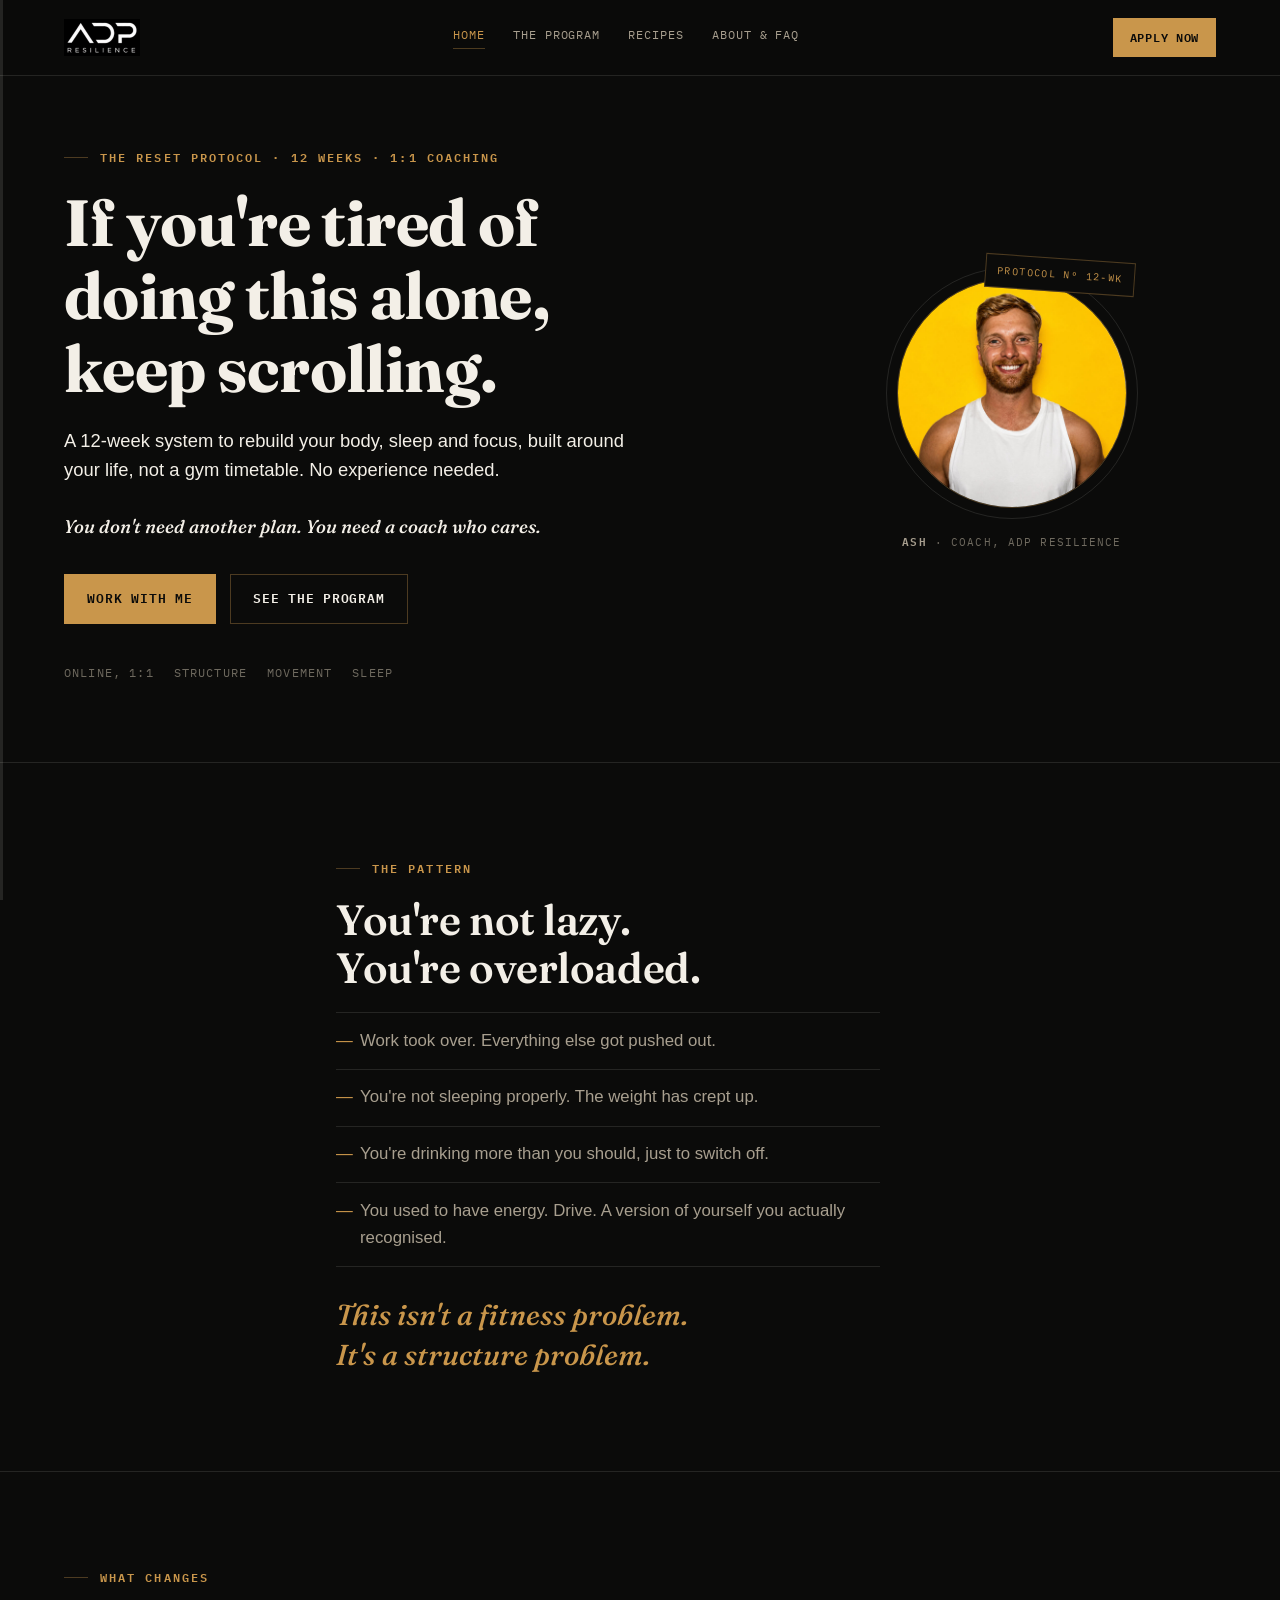
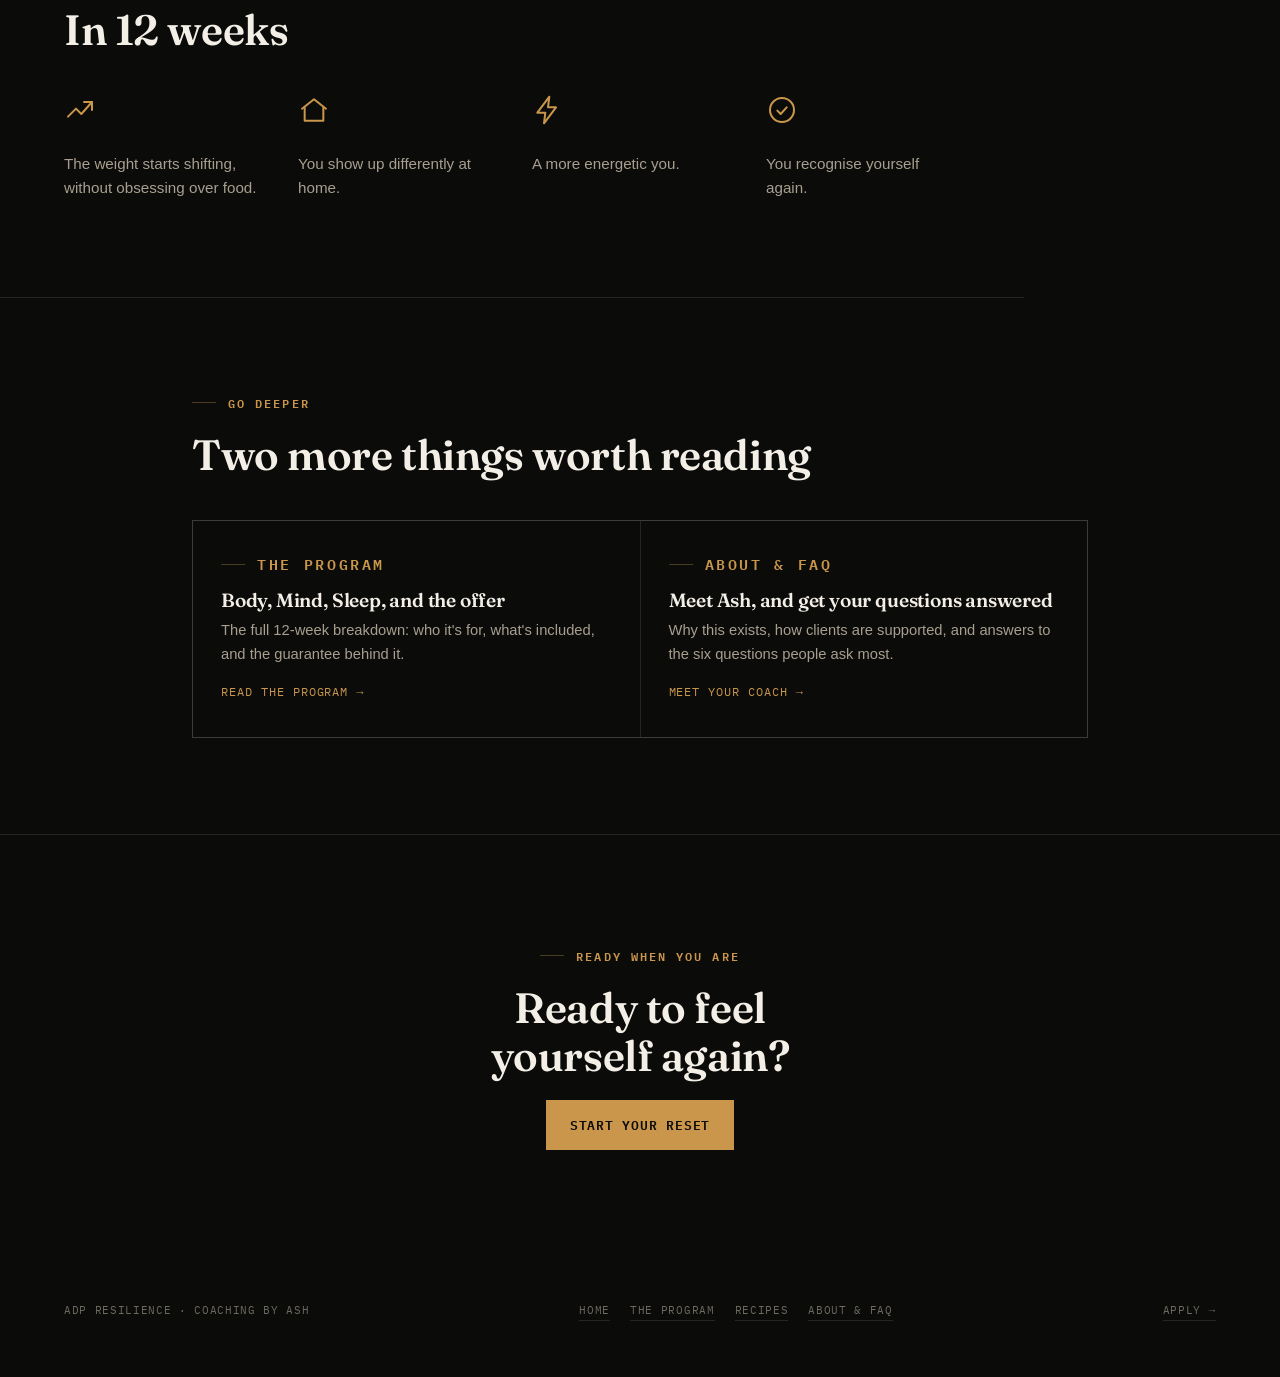
==== commit c7526db3: "Use ADP logo in nav on all pages, trim stylistic dashes - Replace the text wordmark with the actual " ====
--- a/index.html
+++ b/index.html
@@ -3,8 +3,8 @@
 <head>
 <meta charset="utf-8">
 <meta name="viewport" content="width=device-width, initial-scale=1">
-<title>The Reset Protocol — ADP Resilience</title>
-<meta name="description" content="A 12-week 1:1 coaching protocol for rebuilding your body, sleep, and focus — built around your life, not a gym timetable.">
+<title>The Reset Protocol | ADP Resilience</title>
+<meta name="description" content="A 12-week 1:1 coaching protocol for rebuilding your body, sleep and focus, built around your life, not a gym timetable.">
 <link rel="icon" type="image/svg+xml" href="assets/favicon.svg">
 <link rel="stylesheet" href="assets/style.css?v=3">
 </head>
@@ -13,7 +13,7 @@
 <div id="rail" aria-hidden="true"><div id="rail-fill"></div></div>
 
 <header class="nav">
-  <a class="wordmark" href="index.html">ADP <span>RESILIENCE</span></a>
+  <a class="wordmark" href="index.html"><img src="assets/images/adp-logo.png" alt="ADP Resilience"></a>
   <nav class="nav-links" id="nav-links">
     <a href="index.html" aria-current="page">Home</a>
     <a href="program.html">The Program</a>
@@ -36,7 +36,7 @@
       <div>
         <p class="eyebrow">The Reset Protocol · 12 Weeks · 1:1 Coaching</p>
         <h1>If you're tired of doing this alone, keep&nbsp;scrolling.</h1>
-        <p class="lede">A 12-week system to rebuild your body, sleep, and focus — built around your life, not a gym timetable. No experience needed.</p>
+        <p class="lede">A 12-week system to rebuild your body, sleep and focus, built around your life, not a gym timetable. No experience needed.</p>
         <p class="close-line">You don't need another plan. You need a coach who cares.</p>
         <div class="cta-row">
           <a class="btn btn-solid" href="https://elemental-case-751.notion.site/449fcb160bcc4b3e9f7b949beee46282?pvs=105" target="_blank" rel="noopener">Work with me</a>
@@ -52,7 +52,7 @@
       <div class="hero-portrait">
         <div class="stamp">Protocol Nº 12-WK</div>
         <div class="portrait-frame"><img src="assets/images/ash.jpg" alt="Ash, coach and founder of ADP Resilience, smiling"></div>
-        <p class="portrait-cap"><strong>Ash</strong> — Coach, ADP Resilience</p>
+        <p class="portrait-cap"><strong>Ash</strong> · Coach, ADP Resilience</p>
       </div>
     </div>
   </section>
@@ -78,7 +78,7 @@
       <div class="outcomes">
         <div class="outcome">
           <svg class="outcome-icon" viewBox="0 0 24 24" fill="none" stroke="currentColor" stroke-width="1.5"><path d="M3 17l6-6 4 4 8-9" stroke-linecap="round" stroke-linejoin="round"/><path d="M15 6h6v6" stroke-linecap="round" stroke-linejoin="round"/></svg>
-          <p>The weight starts shifting — without obsessing over food.</p>
+          <p>The weight starts shifting, without obsessing over food.</p>
         </div>
         <div class="outcome">
           <svg class="outcome-icon" viewBox="0 0 24 24" fill="none" stroke="currentColor" stroke-width="1.5"><path d="M3 11l9-7 9 7" stroke-linecap="round" stroke-linejoin="round"/><path d="M5 10v10h14V10" stroke-linecap="round" stroke-linejoin="round"/></svg>
@@ -103,7 +103,7 @@
       <div class="link-strip">
         <a class="link-card" href="program.html">
           <p class="eyebrow">The Program</p>
-          <h3>Body, Mind, Sleep — and the offer</h3>
+          <h3>Body, Mind, Sleep, and the offer</h3>
           <p>The full 12-week breakdown: who it's for, what's included, and the guarantee behind it.</p>
           <span class="arrow">Read the program →</span>
         </a>
@@ -130,7 +130,7 @@
 </main>
 
 <footer>
-  <span>ADP Resilience — Coaching by Ash</span>
+  <span>ADP Resilience · Coaching by Ash</span>
   <nav>
     <a href="index.html">Home</a>
     <a href="program.html">The Program</a>
--- a/assets/style.css
+++ b/assets/style.css
@@ -104,15 +104,13 @@
   border-bottom: 1px solid var(--line);
 }
 .wordmark{
-  font-family: var(--font-mono);
-  font-weight: 600;
-  font-size: 0.8rem;
-  letter-spacing: 0.16em;
-  text-transform: uppercase;
+  display: flex;
+  align-items: center;
   text-decoration: none;
   white-space: nowrap;
-}
-.wordmark span{ color: var(--accent); }
+  flex: none;
+}
+.wordmark img{ height: 2.3rem; width: auto; display: block; }
 
 .nav-links{
   display: flex;
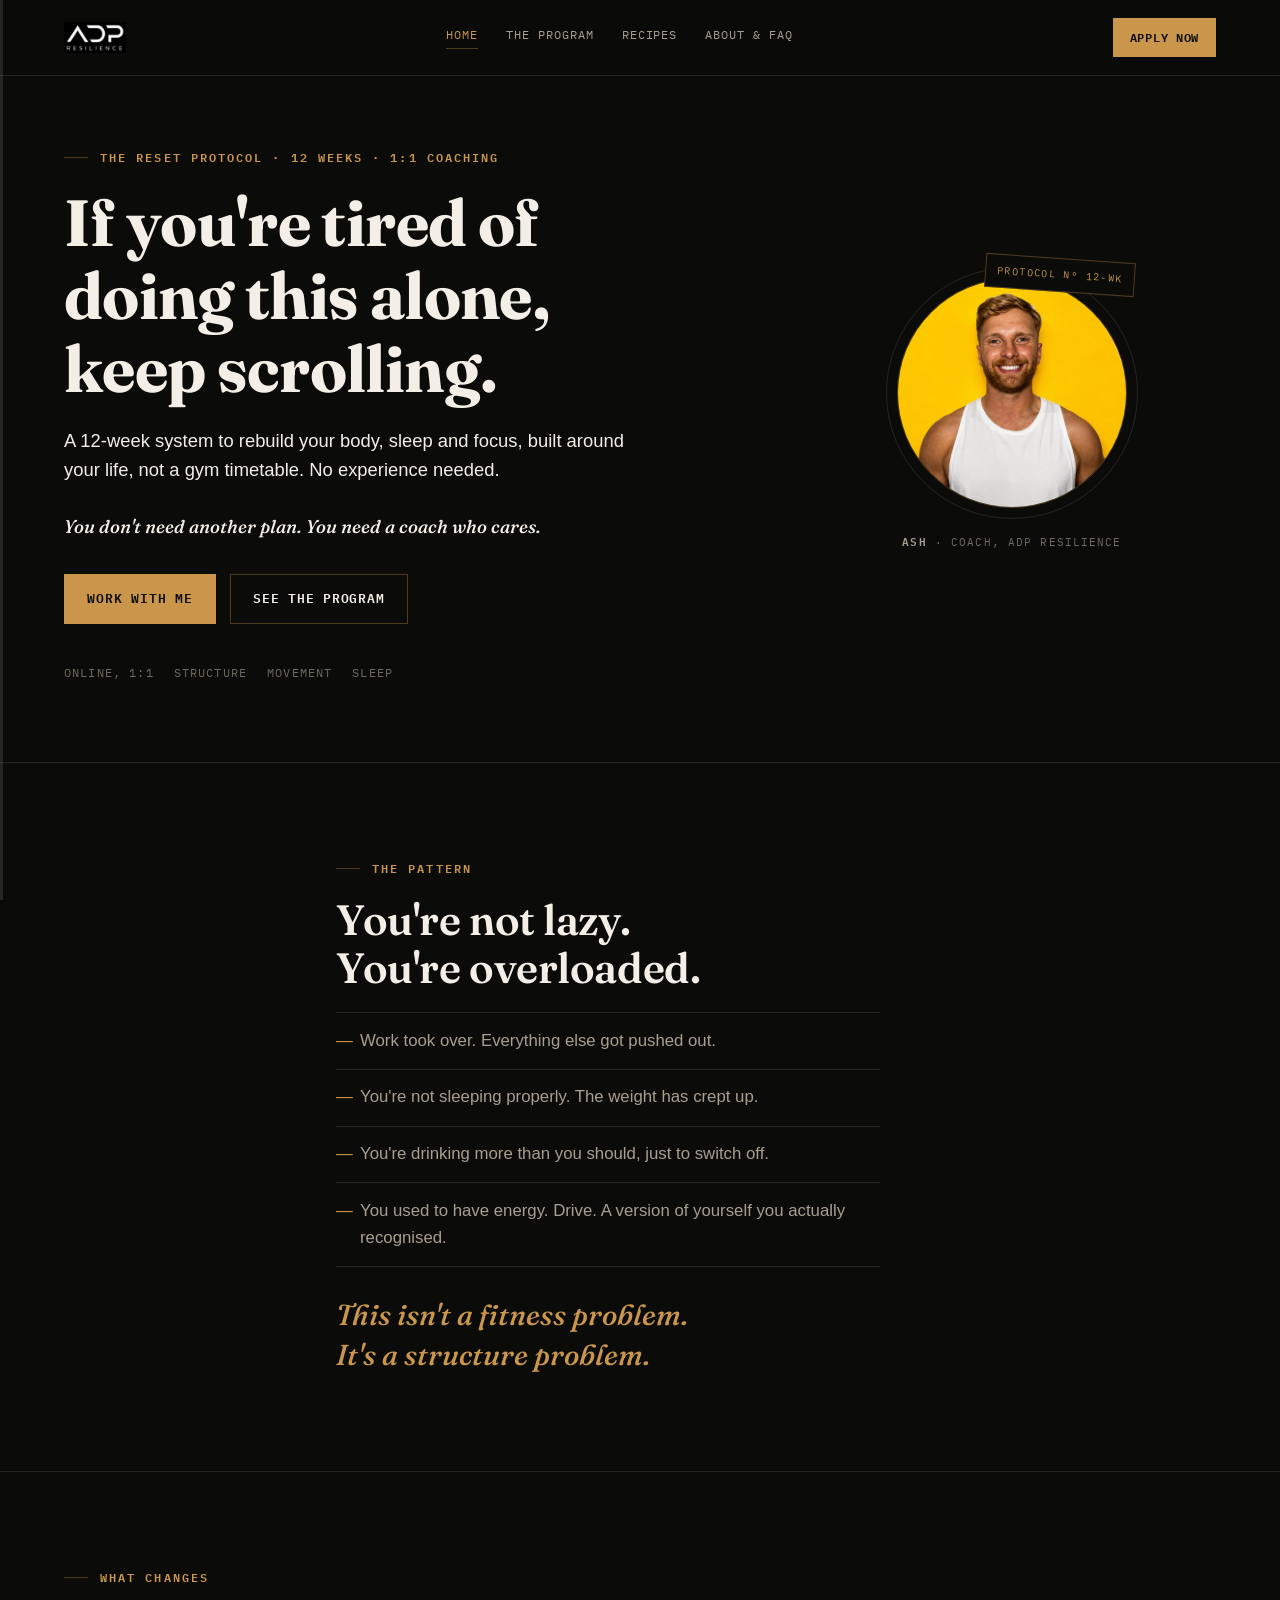
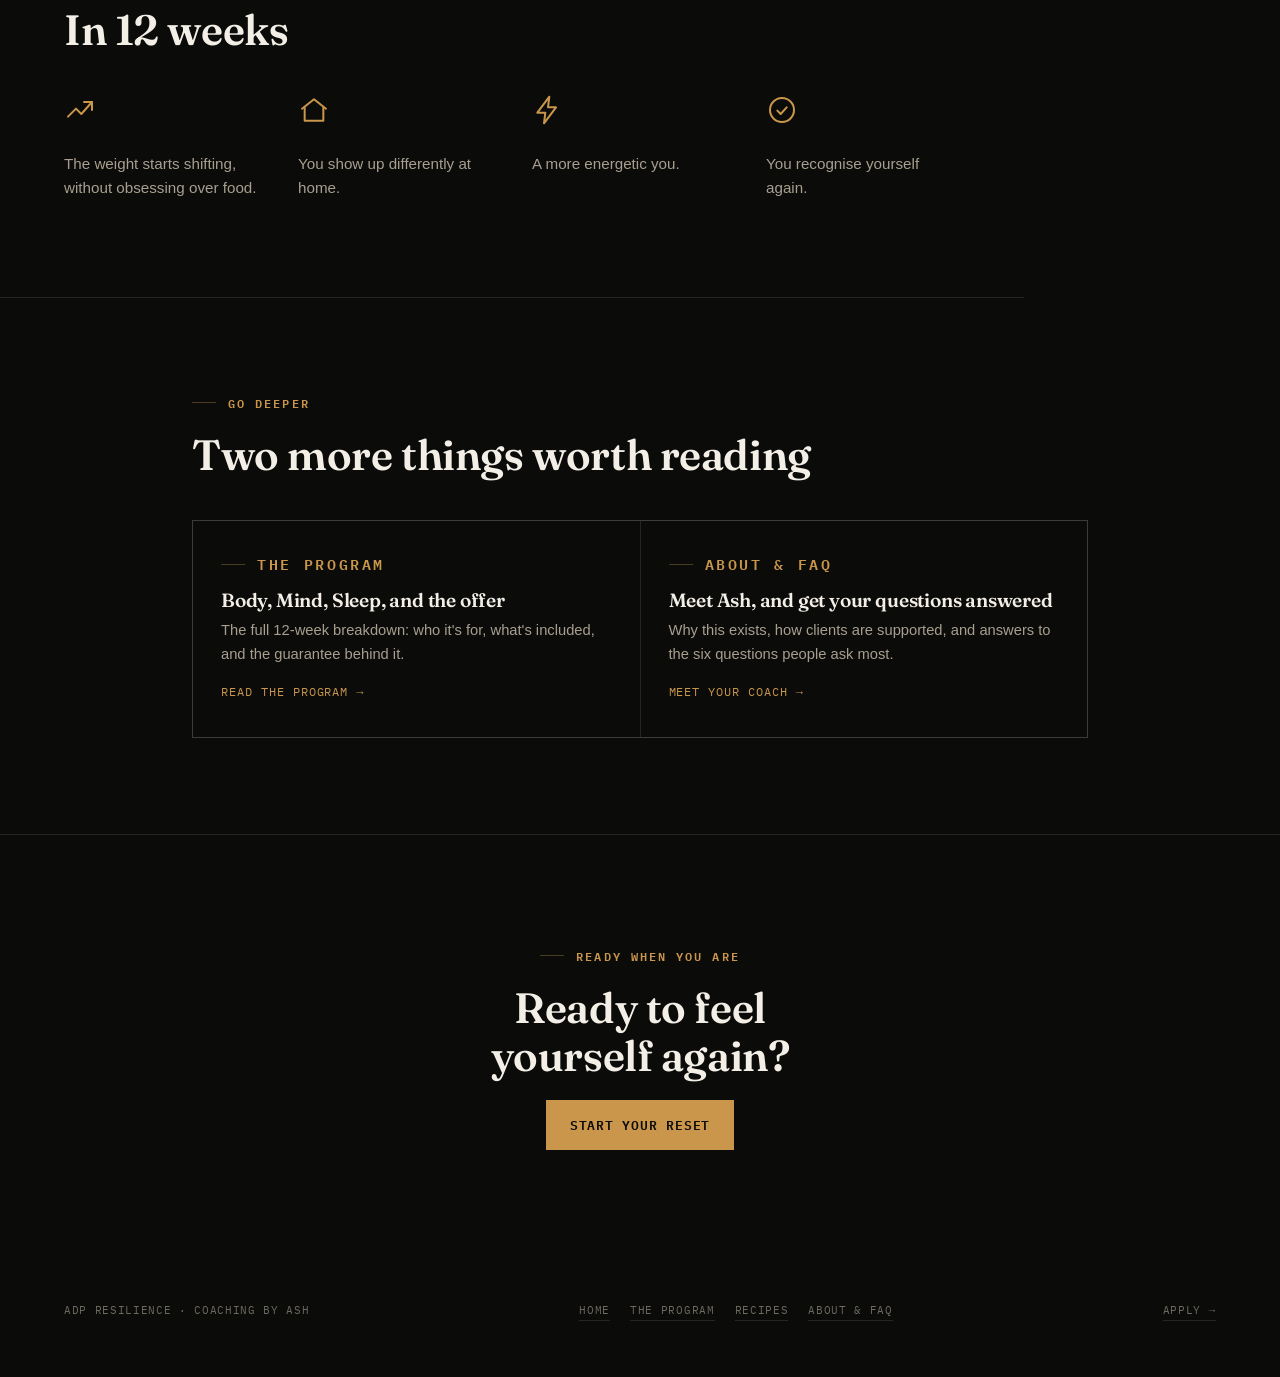
==== commit 1c247993: "Shrink nav logo slightly (2.3rem -> 1.9rem), bump CSS cache version Logo was already present in the " ====
--- a/index.html
+++ b/index.html
@@ -6,7 +6,7 @@
 <title>The Reset Protocol | ADP Resilience</title>
 <meta name="description" content="A 12-week 1:1 coaching protocol for rebuilding your body, sleep and focus, built around your life, not a gym timetable.">
 <link rel="icon" type="image/svg+xml" href="assets/favicon.svg">
-<link rel="stylesheet" href="assets/style.css?v=3">
+<link rel="stylesheet" href="assets/style.css?v=4">
 </head>
 <body>
 
--- a/assets/style.css
+++ b/assets/style.css
@@ -110,7 +110,7 @@
   white-space: nowrap;
   flex: none;
 }
-.wordmark img{ height: 2.3rem; width: auto; display: block; }
+.wordmark img{ height: 1.9rem; width: auto; display: block; }
 
 .nav-links{
   display: flex;
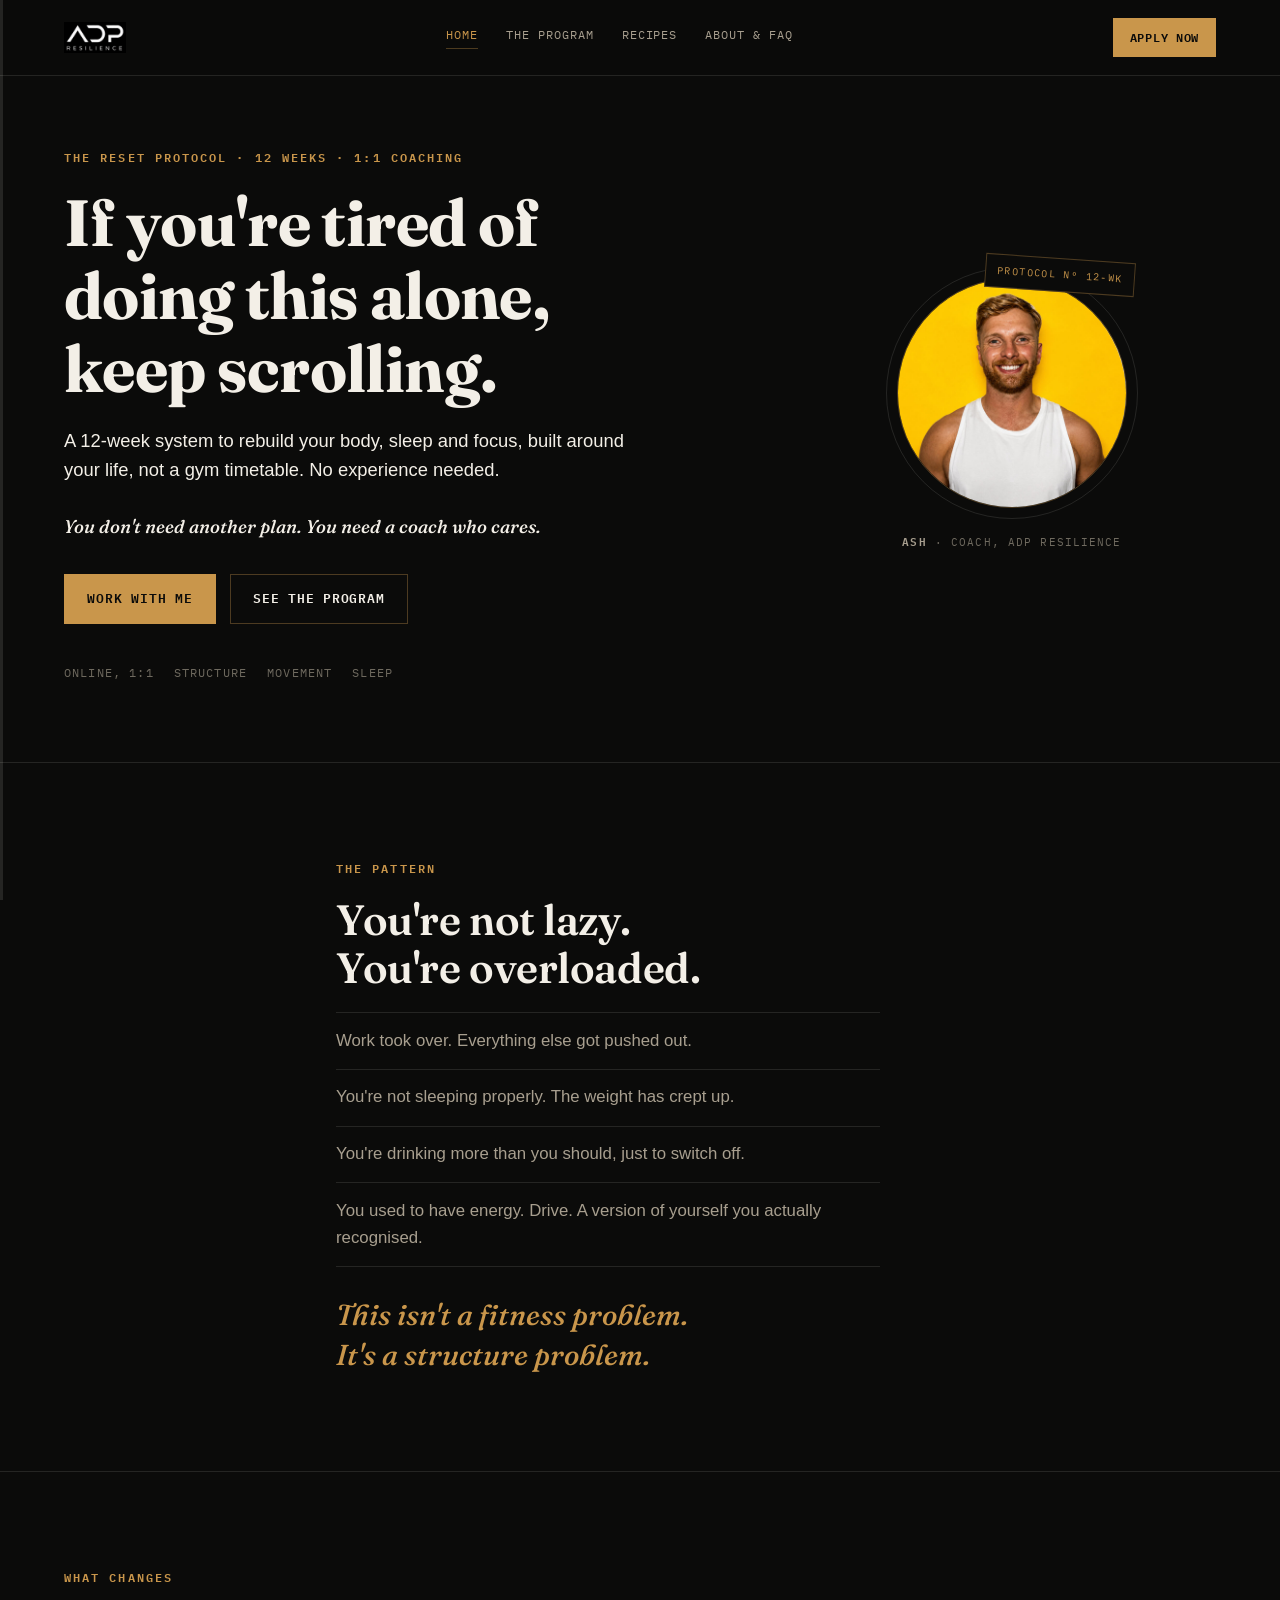
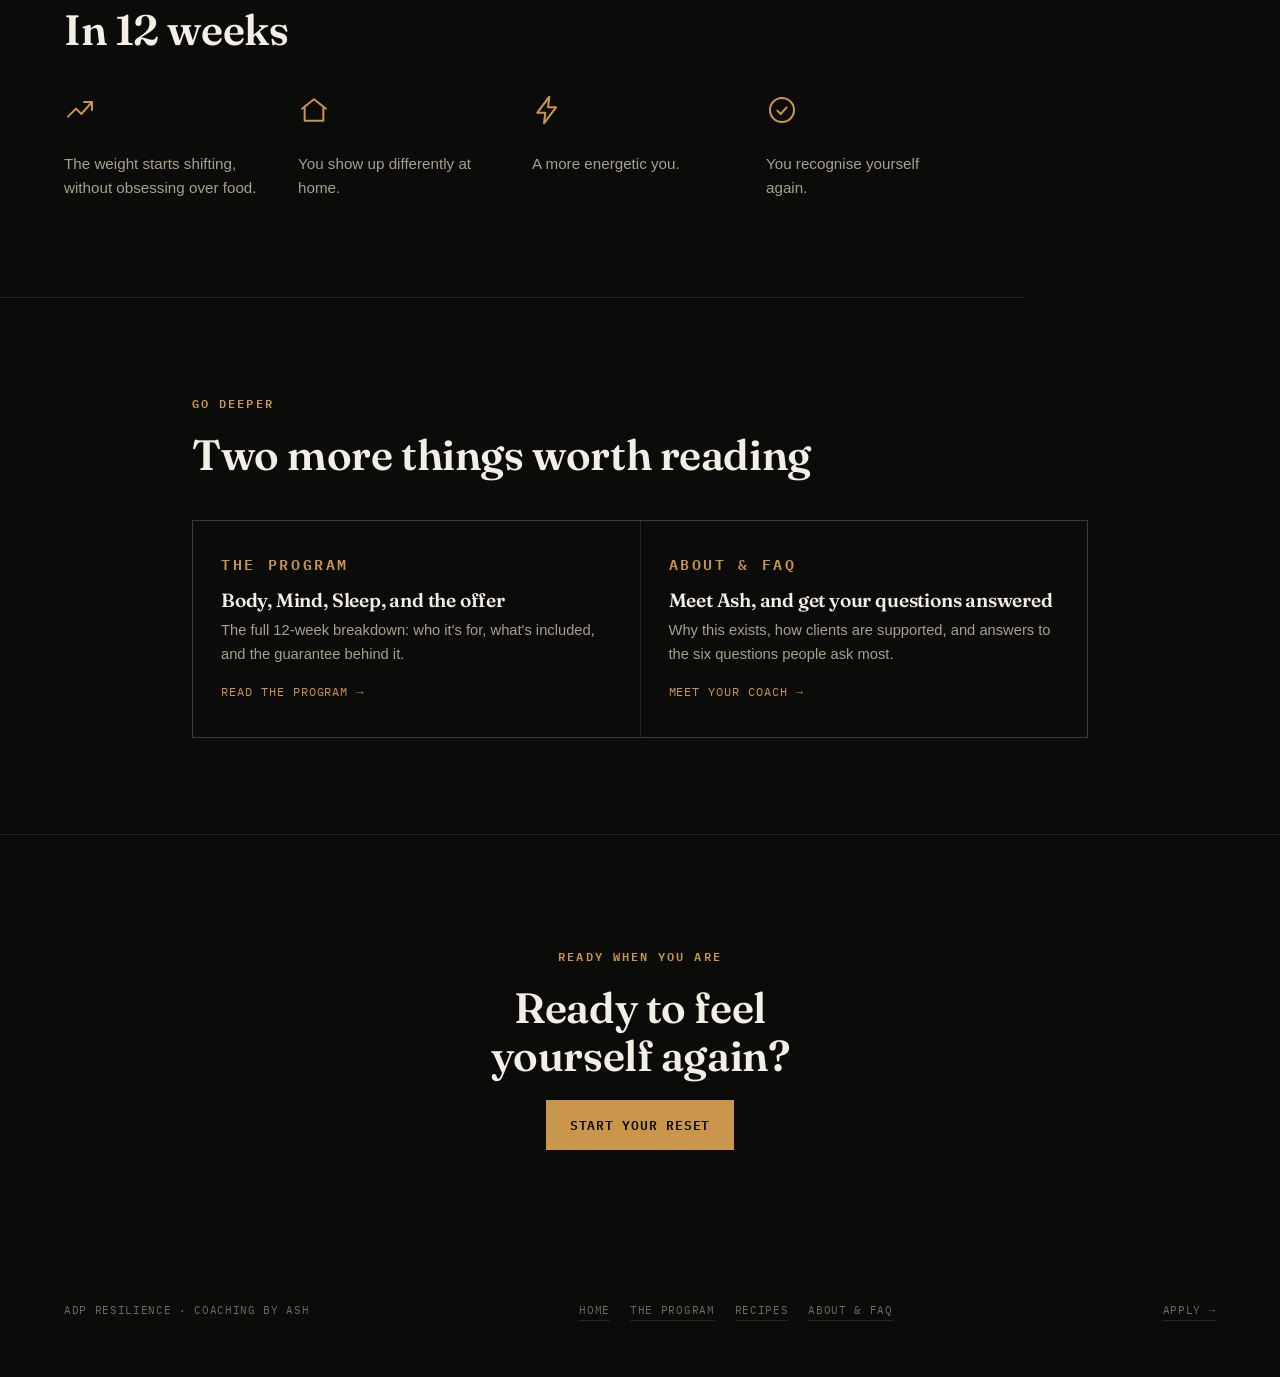
==== commit 92d115b4: "Remove decorative line markers (eyebrow prefix, list bullets) Both were small horizontal-line ::befo" ====
--- a/index.html
+++ b/index.html
@@ -6,7 +6,7 @@
 <title>The Reset Protocol | ADP Resilience</title>
 <meta name="description" content="A 12-week 1:1 coaching protocol for rebuilding your body, sleep and focus, built around your life, not a gym timetable.">
 <link rel="icon" type="image/svg+xml" href="assets/favicon.svg">
-<link rel="stylesheet" href="assets/style.css?v=4">
+<link rel="stylesheet" href="assets/style.css?v=5">
 </head>
 <body>
 
--- a/assets/style.css
+++ b/assets/style.css
@@ -207,7 +207,6 @@
 .eyebrow{
   display: flex;
   align-items: center;
-  gap: 0.75rem;
   font-family: var(--font-mono);
   font-size: 0.72rem;
   font-weight: 600;
@@ -216,7 +215,6 @@
   color: var(--accent);
   margin: 0 0 1.25rem;
 }
-.eyebrow::before{ content: ''; width: 1.5rem; height: 1px; background: var(--accent-line); }
 
 h1,h2,h3{
   font-family: var(--font-display);
@@ -298,9 +296,8 @@
 
 /* ---------- problem lines ---------- */
 .line-list{ list-style: none; margin: 0 0 1.5rem; padding: 0; max-width: 34rem; }
-.line-list li{ padding: 0.9rem 0 0.9rem 1.5rem; border-top: 1px solid var(--line); position: relative; color: var(--ink-soft); font-size: 1.05rem; }
+.line-list li{ padding: 0.9rem 0; border-top: 1px solid var(--line); color: var(--ink-soft); font-size: 1.05rem; }
 .line-list li:last-child{ border-bottom: 1px solid var(--line); }
-.line-list li::before{ content: '—'; position: absolute; left: 0; color: var(--accent); }
 
 /* ---------- modules ---------- */
 .modules{ display: grid; grid-template-columns: repeat(3, 1fr); gap: 1px; background: var(--line); border: 1px solid var(--line); margin-top: 2.5rem; }
